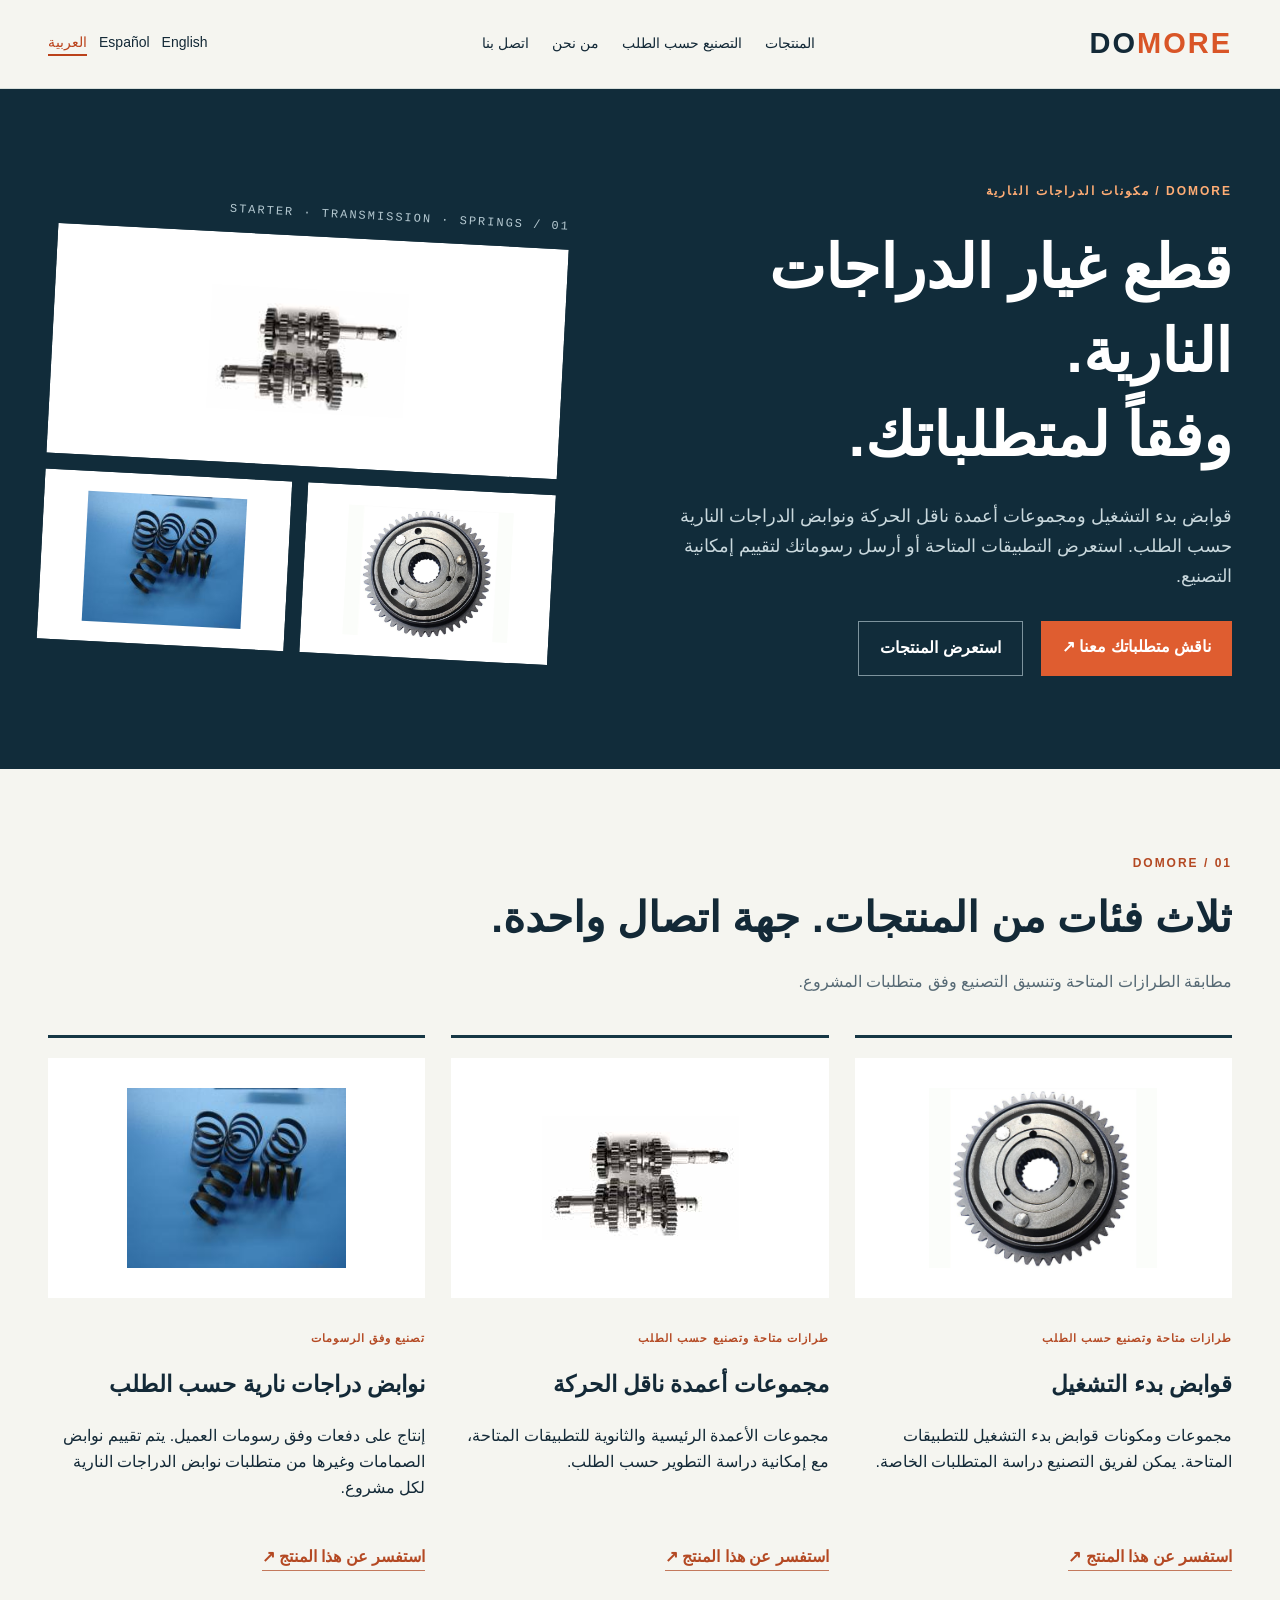
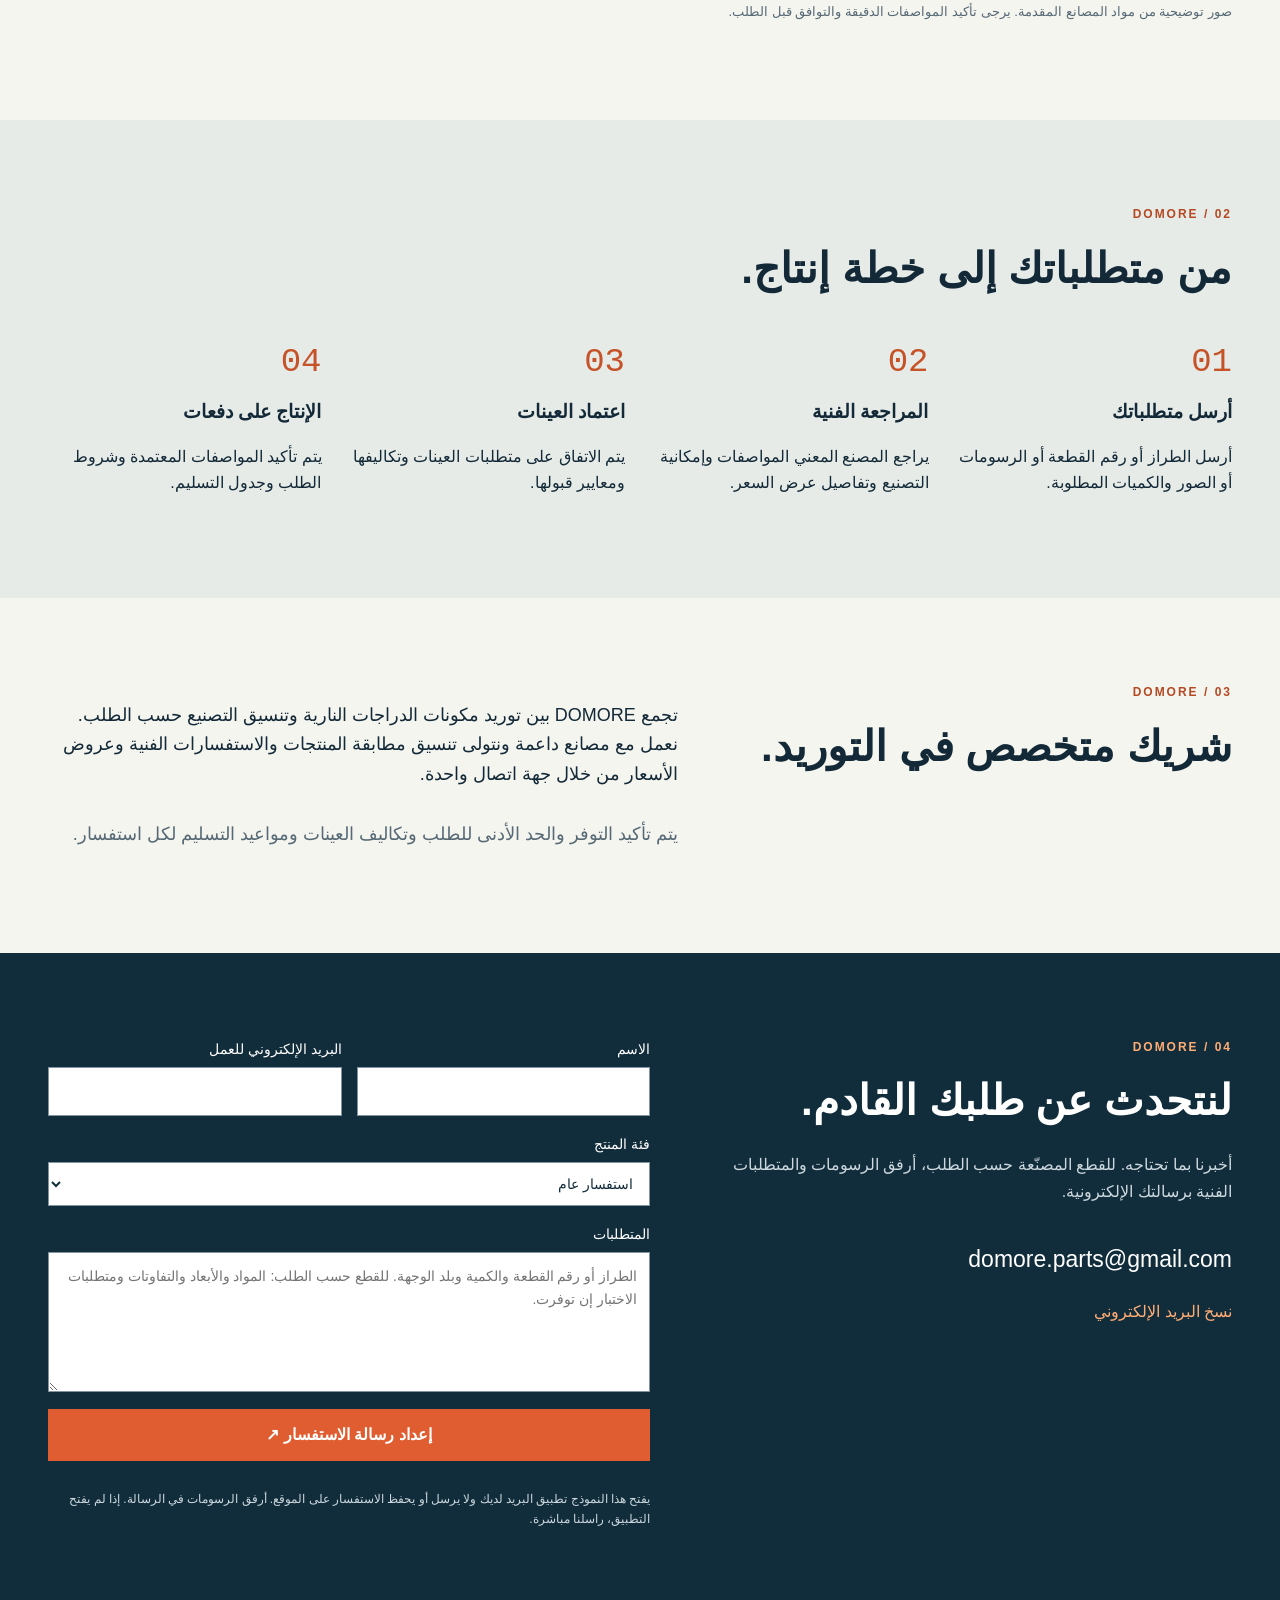
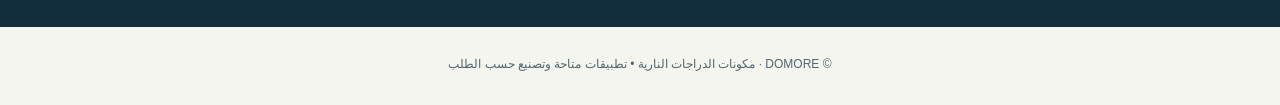
==== ar/index.html @ 561e6e94 "Add files via upload Add DOMORE website" ====
<!doctype html><html lang="ar" dir="rtl"><head><meta charset="utf-8"><meta name="viewport" content="width=device-width,initial-scale=1"><title>DOMORE | مكونات الدراجات النارية • تطبيقات متاحة وتصنيع حسب الطلب</title><meta name="description" content="قوابض بدء التشغيل ومجموعات أعمدة ناقل الحركة ونوابض الدراجات النارية حسب الطلب. استعرض التطبيقات المتاحة أو أرسل رسوماتك لتقييم إمكانية التصنيع."><link rel="stylesheet" href="../assets/style.css?v=3"><link rel="alternate" hreflang="en" href="https://domoreparts.com/en/"><link rel="alternate" hreflang="es" href="https://domoreparts.com/es/"><link rel="alternate" hreflang="ar" href="https://domoreparts.com/ar/"><link rel="canonical" href="https://domoreparts.com/ar/"></head><body><header><div class="bar"><a class="logo" href="#" dir="ltr">DO<span>MORE</span></a><nav><a href="#products">المنتجات</a><a href="#custom">التصنيع حسب الطلب</a><a href="#about">من نحن</a><a href="#contact">اتصل بنا</a></nav><div class="langs"><a href="../en/" lang="en" >English</a><a href="../es/" lang="es" >Español</a><a href="../ar/" lang="ar" aria-current="page">العربية</a></div></div></header><main><section class="hero"><div><div class="eyebrow">DOMORE / مكونات الدراجات النارية</div><h1>قطع غيار الدراجات النارية.<br>وفقاً لمتطلباتك.</h1><p>قوابض بدء التشغيل ومجموعات أعمدة ناقل الحركة ونوابض الدراجات النارية حسب الطلب. استعرض التطبيقات المتاحة أو أرسل رسوماتك لتقييم إمكانية التصنيع.</p><div class="actions"><a class="btn" href="#contact">ناقش متطلباتك معنا ↗</a><a class="btn secondary" href="#products">استعرض المنتجات</a></div></div><div class="hero-art"><div class="art-label">01 / STARTER · TRANSMISSION · SPRINGS</div><img src="../assets/shafts-clean.png?v=3" alt="مجموعات أعمدة ناقل الحركة"><div class="pair"><img src="../assets/clutch-clean.jpg?v=3" alt="قوابض بدء التشغيل"><img src="../assets/spring-0.jpg" alt="نوابض دراجات نارية حسب الطلب"></div></div></section><section id="products"><div class="section-top"><div class="eyebrow" style="color:#b44923">01 / DOMORE</div><h2>ثلاث فئات من المنتجات. جهة اتصال واحدة.</h2><p class="muted">مطابقة الطرازات المتاحة وتنسيق التصنيع وفق متطلبات المشروع.</p></div><div class="cards"><article class="card"><img class="product-img" src="../assets/clutch-clean.jpg?v=3" alt="قوابض بدء التشغيل" loading="lazy"><div class="tag">طرازات متاحة وتصنيع حسب الطلب</div><h3>قوابض بدء التشغيل</h3><p>مجموعات ومكونات قوابض بدء التشغيل للتطبيقات المتاحة. يمكن لفريق التصنيع دراسة المتطلبات الخاصة.</p><a class="textlink" href="#contact" data-product="قوابض بدء التشغيل">استفسر عن هذا المنتج ↗</a></article><article class="card"><img class="product-img" src="../assets/shafts-clean.png?v=3" alt="مجموعات أعمدة ناقل الحركة" loading="lazy"><div class="tag">طرازات متاحة وتصنيع حسب الطلب</div><h3>مجموعات أعمدة ناقل الحركة</h3><p>مجموعات الأعمدة الرئيسية والثانوية للتطبيقات المتاحة، مع إمكانية دراسة التطوير حسب الطلب.</p><a class="textlink" href="#contact" data-product="مجموعات أعمدة ناقل الحركة">استفسر عن هذا المنتج ↗</a></article><article class="card"><img class="product-img" src="../assets/spring-0.jpg" alt="نوابض دراجات نارية حسب الطلب" loading="lazy"><div class="tag">تصنيع وفق الرسومات</div><h3>نوابض دراجات نارية حسب الطلب</h3><p>إنتاج على دفعات وفق رسومات العميل. يتم تقييم نوابض الصمامات وغيرها من متطلبات نوابض الدراجات النارية لكل مشروع.</p><a class="textlink" href="#contact" data-product="نوابض دراجات نارية حسب الطلب">استفسر عن هذا المنتج ↗</a></article></div><p class="note">صور توضيحية من مواد المصانع المقدمة. يرجى تأكيد المواصفات الدقيقة والتوافق قبل الطلب.</p></section><section id="custom" class="process"><div class="section-top"><div class="eyebrow" style="color:#b44923">02 / DOMORE</div><h2>من متطلباتك إلى خطة إنتاج.</h2></div><div class="steps"><article><span class="num">01</span><h3>أرسل متطلباتك</h3><p>أرسل الطراز أو رقم القطعة أو الرسومات أو الصور والكميات المطلوبة.</p></article><article><span class="num">02</span><h3>المراجعة الفنية</h3><p>يراجع المصنع المعني المواصفات وإمكانية التصنيع وتفاصيل عرض السعر.</p></article><article><span class="num">03</span><h3>اعتماد العينات</h3><p>يتم الاتفاق على متطلبات العينات وتكاليفها ومعايير قبولها.</p></article><article><span class="num">04</span><h3>الإنتاج على دفعات</h3><p>يتم تأكيد المواصفات المعتمدة وشروط الطلب وجدول التسليم.</p></article></div></section><section id="about" class="about"><div><div class="eyebrow" style="color:#b44923">03 / DOMORE</div><h2>شريك متخصص في التوريد.</h2></div><div><p>تجمع DOMORE بين توريد مكونات الدراجات النارية وتنسيق التصنيع حسب الطلب. نعمل مع مصانع داعمة ونتولى تنسيق مطابقة المنتجات والاستفسارات الفنية وعروض الأسعار من خلال جهة اتصال واحدة.</p><p class="note">يتم تأكيد التوفر والحد الأدنى للطلب وتكاليف العينات ومواعيد التسليم لكل استفسار.</p></div></section><section id="contact" class="contact"><div><div class="eyebrow">04 / DOMORE</div><h2>لنتحدث عن طلبك القادم.</h2><p>أخبرنا بما تحتاجه. للقطع المصنّعة حسب الطلب، أرفق الرسومات والمتطلبات الفنية برسالتك الإلكترونية.</p><a class="email" href="mailto:domore.parts@gmail.com">domore.parts@gmail.com</a><button class="copy" data-done="تم نسخ البريد الإلكتروني">نسخ البريد الإلكتروني</button><p id="status" role="status"></p></div><form><div class="two"><label>الاسم<input name="name" autocomplete="name" required maxlength="120"></label><label>البريد الإلكتروني للعمل<input name="email" type="email" autocomplete="email" required></label></div><label>فئة المنتج<select name="product"><option>استفسار عام</option><option>قوابض بدء التشغيل</option><option>مجموعات أعمدة ناقل الحركة</option><option>نوابض دراجات نارية حسب الطلب</option></select></label><label>المتطلبات<textarea name="message" required maxlength="4000" placeholder="الطراز أو رقم القطعة والكمية وبلد الوجهة. للقطع حسب الطلب: المواد والأبعاد والتفاوتات ومتطلبات الاختبار إن توفرت."></textarea></label><button class="btn" type="submit">إعداد رسالة الاستفسار ↗</button><p class="formnote">يفتح هذا النموذج تطبيق البريد لديك ولا يرسل أو يحفظ الاستفسار على الموقع. أرفق الرسومات في الرسالة. إذا لم يفتح التطبيق، راسلنا مباشرة.</p></form></section></main><footer>© DOMORE · مكونات الدراجات النارية • تطبيقات متاحة وتصنيع حسب الطلب</footer><script src="../assets/app.js"></script></body></html>
---- assets/style.css ----
*{box-sizing:border-box}html{scroll-behavior:smooth;scroll-padding-top:100px}body{margin:0;color:#132937;background:#f5f5f0;font:16px/1.65 Arial,sans-serif}a{color:inherit;text-decoration:none}button,input,select,textarea{font:inherit}header{position:sticky;top:0;z-index:4;background:#f5f5f0f5;border-bottom:1px solid #d7dedb}.bar{max-width:1240px;margin:auto;display:flex;align-items:center;justify-content:space-between;padding:20px 28px;gap:24px}.logo{font-size:29px;font-weight:900;letter-spacing:2px}.logo span{color:#d95527}nav,.langs{display:flex;gap:23px;font-size:14px}.langs{gap:12px}.langs a[aria-current]{color:#bb421b;border-bottom:2px solid}main>section{padding:85px max(28px,calc((100vw - 1184px)/2))}.hero{background:#112c3a;color:white;display:grid;grid-template-columns:1.2fr 1fr;gap:60px;align-items:center;min-height:680px;overflow:hidden}.eyebrow{font-size:12px;letter-spacing:2px;color:#ffad75;font-weight:bold}h1{font-size:clamp(40px,4.7vw,68px);line-height:1.06;letter-spacing:-2px;margin:24px 0}h2{font-size:clamp(28px,3.3vw,43px);line-height:1.15;letter-spacing:-1px;margin:14px 0 22px}h3{line-height:1.3;font-size:23px}.hero p{color:#c9d8dd;max-width:590px;font-size:18px}.actions{display:flex;gap:18px;flex-wrap:wrap;margin-top:30px}.btn{display:inline-block;padding:13px 21px;background:#df5d30;color:white;border:0;cursor:pointer;font-weight:bold}.secondary{background:transparent;border:1px solid #7d939d}.hero-art{display:grid;gap:16px;transform:rotate(-3deg)}.hero-art img{width:100%;height:230px;object-fit:contain;background:white;padding:20px}.hero-art .pair{display:grid;grid-template-columns:1fr 1fr;gap:16px}.hero-art .pair img{height:170px}.art-label{font:12px monospace;color:#b5c9d1;letter-spacing:2px}.section-top{max-width:750px}.muted,.note{color:#566974}.cards{display:grid;grid-template-columns:repeat(3,1fr);gap:26px;margin-top:40px}.card{border-top:3px solid #163745}.product-img{width:100%;height:240px;object-fit:contain;background:white;padding:30px;margin-top:20px}.tag{font-size:11px;font-weight:bold;letter-spacing:1px;color:#b44923;margin-top:22px}.card p{min-height:105px}.textlink{font-weight:bold;color:#b44923;border-bottom:1px solid #c3795d;display:inline-block}.note{font-size:13px;margin-top:30px}.process{background:#e6ebe8}.steps{display:grid;grid-template-columns:repeat(4,1fr);gap:30px;margin-top:45px}.num{font:34px monospace;color:#c65228}.steps h3{font-size:19px}.about{display:grid;grid-template-columns:1fr 1.3fr;gap:70px}.about p{font-size:18px}.contact{background:#112c3a;color:white;display:grid;grid-template-columns:1fr 1.2fr;gap:80px}.contact p{color:#ccd8de}.email{font-size:clamp(17px,2vw,23px);display:inline-block;margin:20px 0;direction:ltr}.copy{display:block;background:none;color:#ffad75;border:0;padding:0;cursor:pointer}form{display:grid;gap:17px}label{display:grid;gap:6px;font-size:14px}input,select,textarea{width:100%;padding:12px;border:1px solid #80939e;background:#fff;color:#142e3b;border-radius:0}textarea{min-height:140px;resize:vertical}.formnote{font-size:12px}.two{display:grid;grid-template-columns:1fr 1fr;gap:15px}footer{padding:28px;text-align:center;font-size:12px;color:#526670}a:focus-visible,button:focus-visible{outline:3px solid #f09853;outline-offset:5px}[dir=rtl] h1,[dir=rtl] h2{letter-spacing:0;line-height:1.4}[dir=rtl] .hero-art{transform:rotate(3deg)}@media(max-width:900px){nav{display:none}.hero,.about,.contact{grid-template-columns:1fr;gap:35px}.hero{padding-top:50px}.hero-art{max-width:550px}.cards{grid-template-columns:1fr}.card p{min-height:0}.steps{grid-template-columns:1fr 1fr}main>section{padding:55px 24px}.bar{padding:16px 20px}.langs{font-size:12px;gap:10px}.product-img{height:250px}}@media(prefers-reduced-motion:reduce){html{scroll-behavior:auto}}
/* Keep low-resolution originals at a restrained display size. */
img[src*="shafts-clean"]{object-fit:scale-down}img[src*="spring-0"]{object-fit:scale-down}
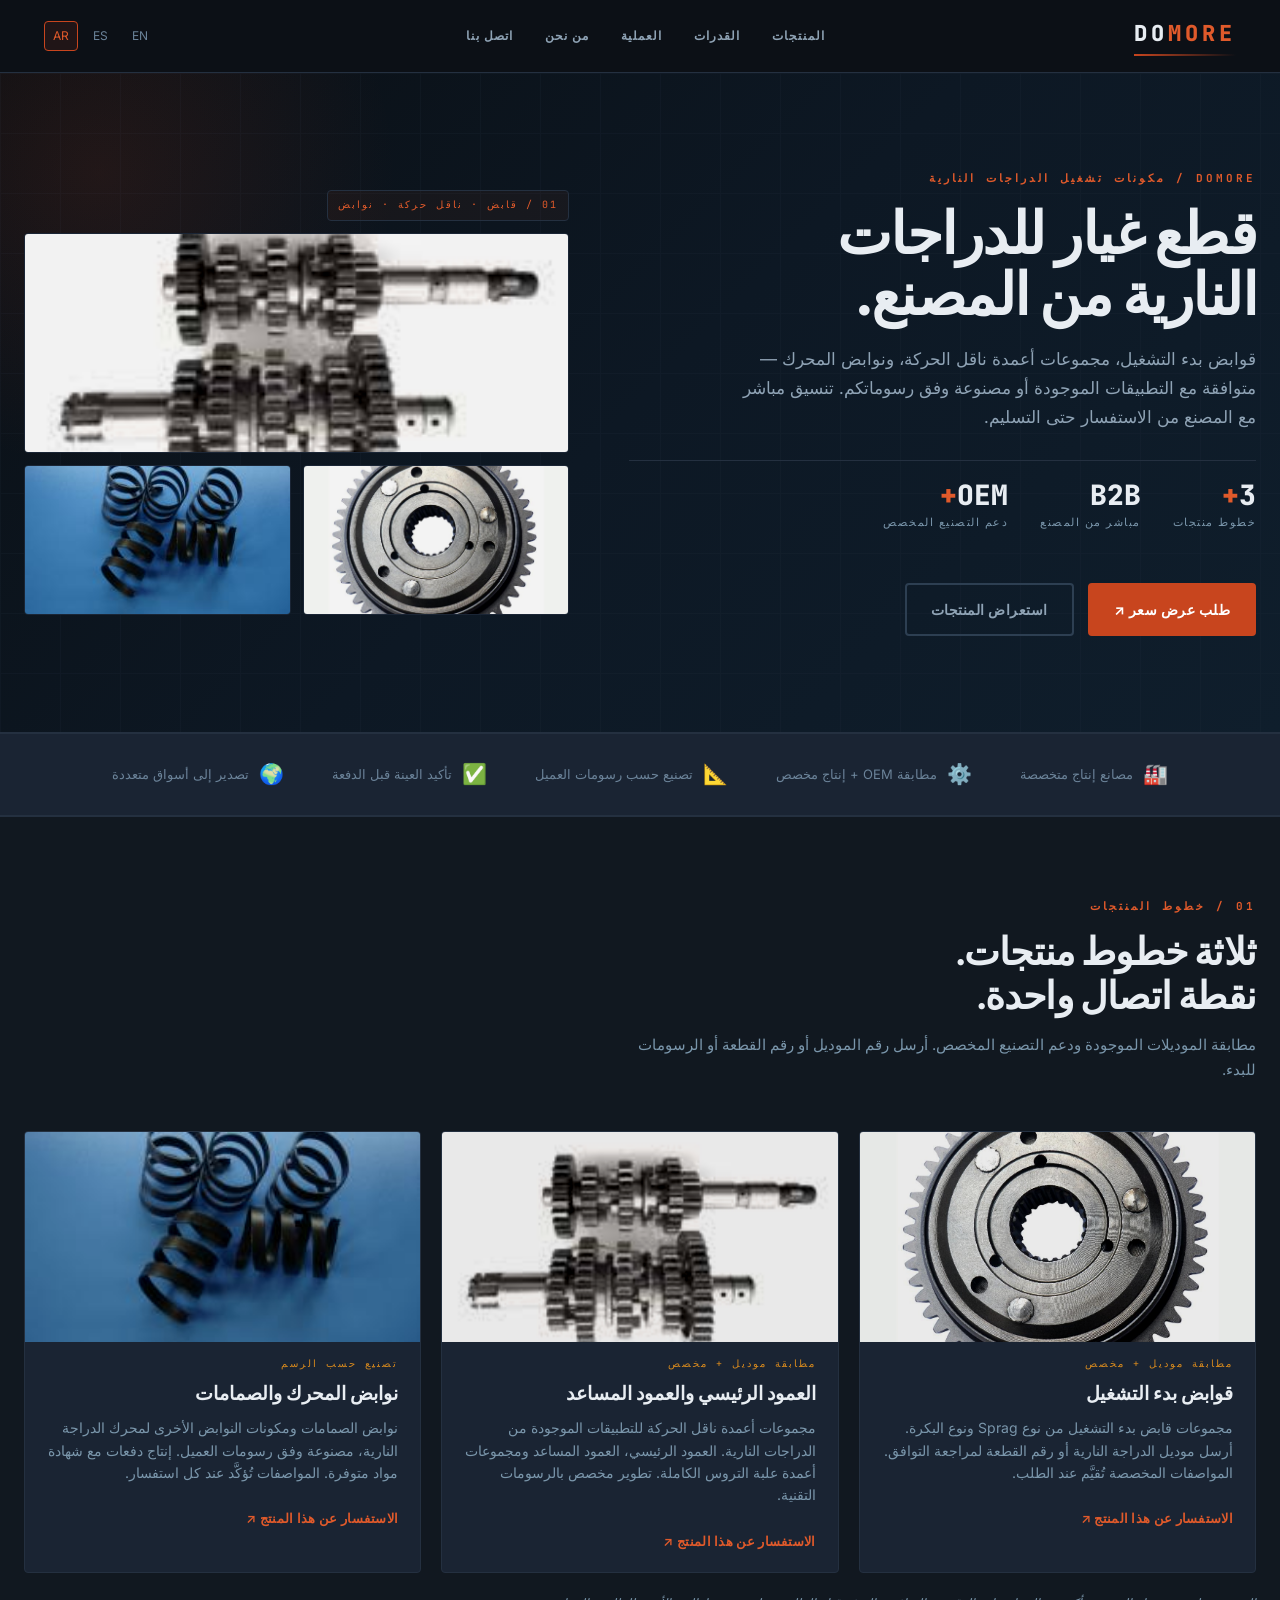
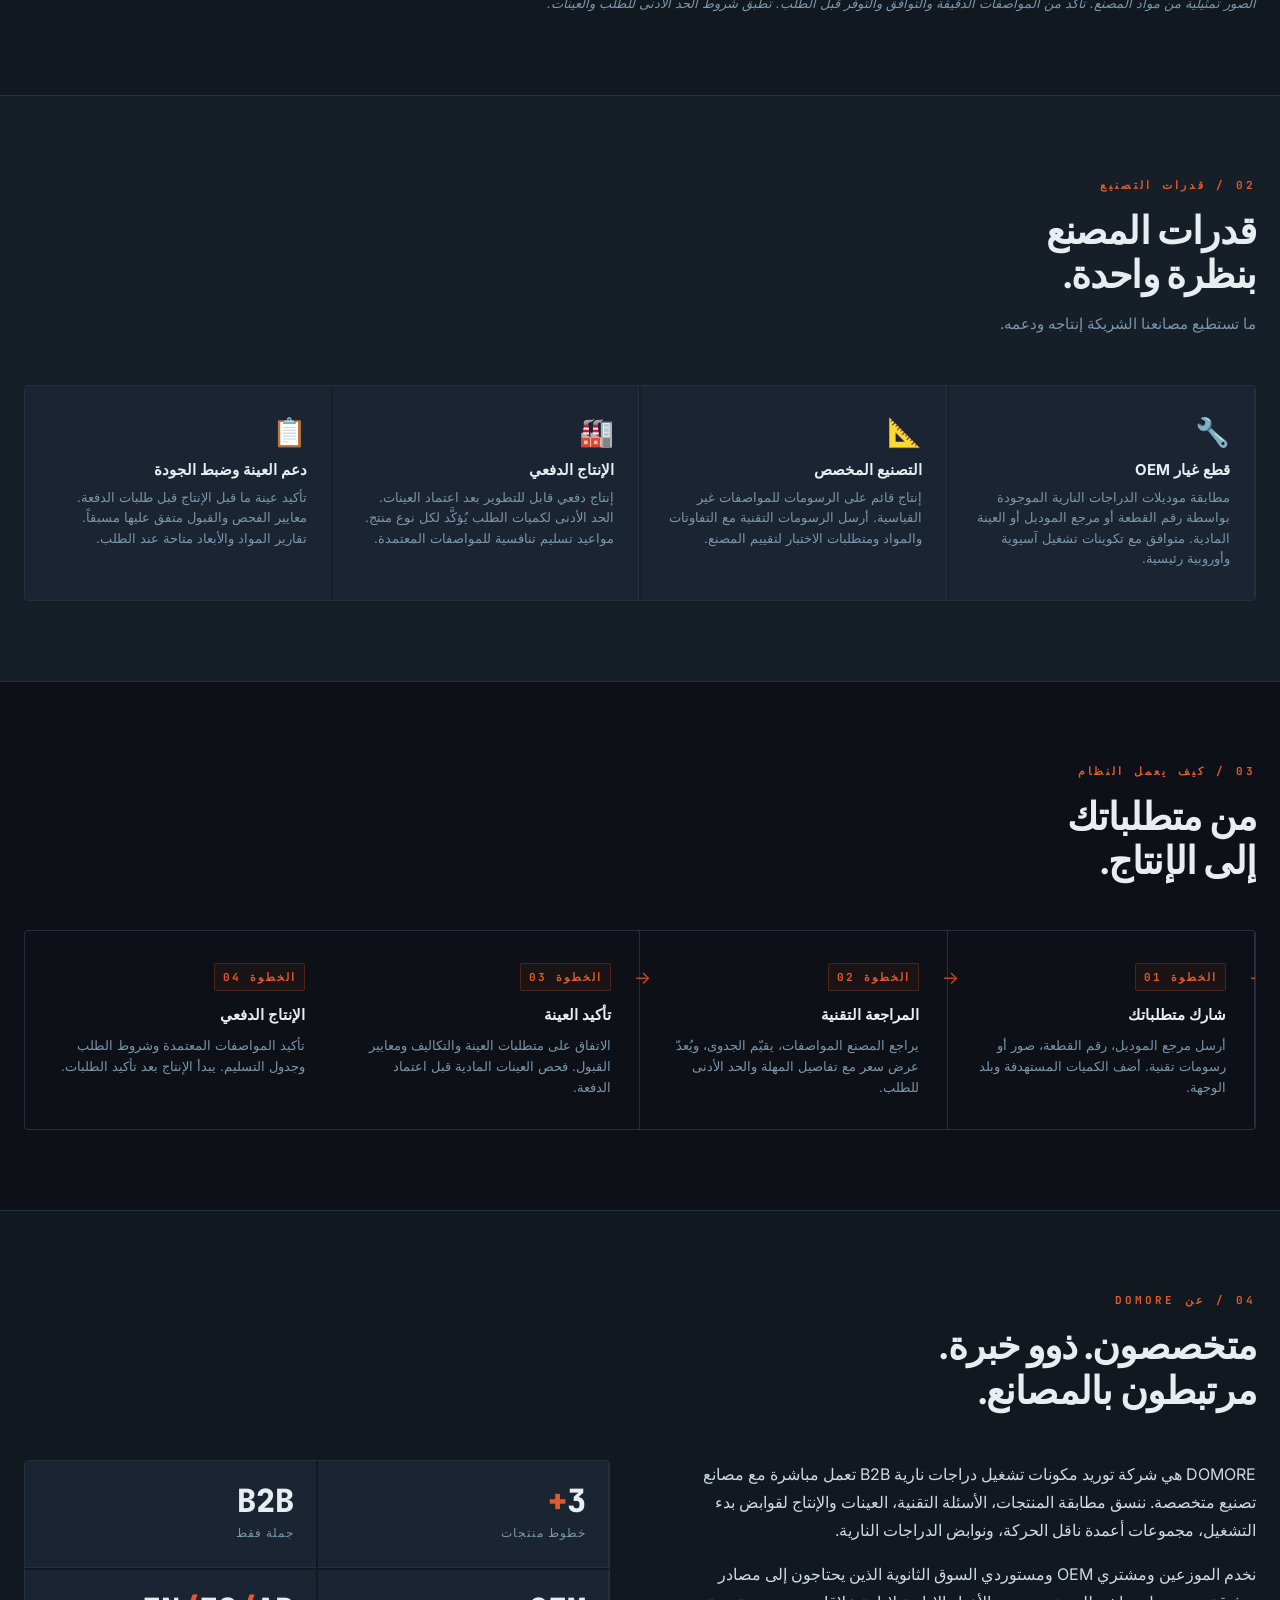
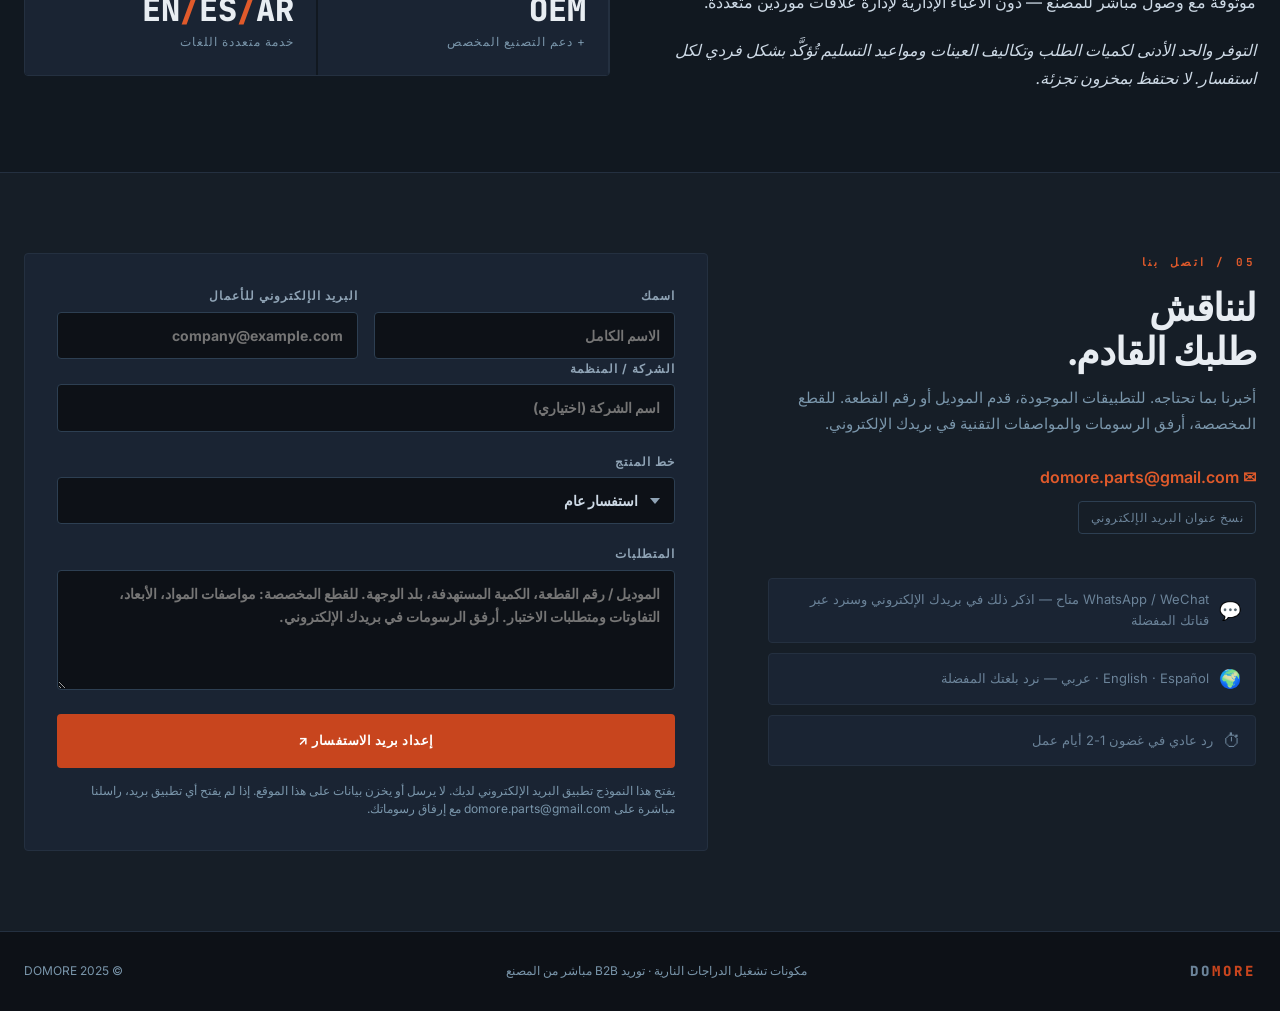
==== commit 6c4342b6: "Add files via upload new design" ====
--- a/ar/index.html
+++ b/ar/index.html
@@ -1 +1,327 @@
-<!doctype html><html lang="ar" dir="rtl"><head><meta charset="utf-8"><meta name="viewport" content="width=device-width,initial-scale=1"><title>DOMORE | مكونات الدراجات النارية • تطبيقات متاحة وتصنيع حسب الطلب</title><meta name="description" content="قوابض بدء التشغيل ومجموعات أعمدة ناقل الحركة ونوابض الدراجات النارية حسب الطلب. استعرض التطبيقات المتاحة أو أرسل رسوماتك لتقييم إمكانية التصنيع."><link rel="stylesheet" href="../assets/style.css?v=3"><link rel="alternate" hreflang="en" href="https://domoreparts.com/en/"><link rel="alternate" hreflang="es" href="https://domoreparts.com/es/"><link rel="alternate" hreflang="ar" href="https://domoreparts.com/ar/"><link rel="canonical" href="https://domoreparts.com/ar/"></head><body><header><div class="bar"><a class="logo" href="#" dir="ltr">DO<span>MORE</span></a><nav><a href="#products">المنتجات</a><a href="#custom">التصنيع حسب الطلب</a><a href="#about">من نحن</a><a href="#contact">اتصل بنا</a></nav><div class="langs"><a href="../en/" lang="en" >English</a><a href="../es/" lang="es" >Español</a><a href="../ar/" lang="ar" aria-current="page">العربية</a></div></div></header><main><section class="hero"><div><div class="eyebrow">DOMORE / مكونات الدراجات النارية</div><h1>قطع غيار الدراجات النارية.<br>وفقاً لمتطلباتك.</h1><p>قوابض بدء التشغيل ومجموعات أعمدة ناقل الحركة ونوابض الدراجات النارية حسب الطلب. استعرض التطبيقات المتاحة أو أرسل رسوماتك لتقييم إمكانية التصنيع.</p><div class="actions"><a class="btn" href="#contact">ناقش متطلباتك معنا ↗</a><a class="btn secondary" href="#products">استعرض المنتجات</a></div></div><div class="hero-art"><div class="art-label">01 / STARTER · TRANSMISSION · SPRINGS</div><img src="../assets/shafts-clean.png?v=3" alt="مجموعات أعمدة ناقل الحركة"><div class="pair"><img src="../assets/clutch-clean.jpg?v=3" alt="قوابض بدء التشغيل"><img src="../assets/spring-0.jpg" alt="نوابض دراجات نارية حسب الطلب"></div></div></section><section id="products"><div class="section-top"><div class="eyebrow" style="color:#b44923">01 / DOMORE</div><h2>ثلاث فئات من المنتجات. جهة اتصال واحدة.</h2><p class="muted">مطابقة الطرازات المتاحة وتنسيق التصنيع وفق متطلبات المشروع.</p></div><div class="cards"><article class="card"><img class="product-img" src="../assets/clutch-clean.jpg?v=3" alt="قوابض بدء التشغيل" loading="lazy"><div class="tag">طرازات متاحة وتصنيع حسب الطلب</div><h3>قوابض بدء التشغيل</h3><p>مجموعات ومكونات قوابض بدء التشغيل للتطبيقات المتاحة. يمكن لفريق التصنيع دراسة المتطلبات الخاصة.</p><a class="textlink" href="#contact" data-product="قوابض بدء التشغيل">استفسر عن هذا المنتج ↗</a></article><article class="card"><img class="product-img" src="../assets/shafts-clean.png?v=3" alt="مجموعات أعمدة ناقل الحركة" loading="lazy"><div class="tag">طرازات متاحة وتصنيع حسب الطلب</div><h3>مجموعات أعمدة ناقل الحركة</h3><p>مجموعات الأعمدة الرئيسية والثانوية للتطبيقات المتاحة، مع إمكانية دراسة التطوير حسب الطلب.</p><a class="textlink" href="#contact" data-product="مجموعات أعمدة ناقل الحركة">استفسر عن هذا المنتج ↗</a></article><article class="card"><img class="product-img" src="../assets/spring-0.jpg" alt="نوابض دراجات نارية حسب الطلب" loading="lazy"><div class="tag">تصنيع وفق الرسومات</div><h3>نوابض دراجات نارية حسب الطلب</h3><p>إنتاج على دفعات وفق رسومات العميل. يتم تقييم نوابض الصمامات وغيرها من متطلبات نوابض الدراجات النارية لكل مشروع.</p><a class="textlink" href="#contact" data-product="نوابض دراجات نارية حسب الطلب">استفسر عن هذا المنتج ↗</a></article></div><p class="note">صور توضيحية من مواد المصانع المقدمة. يرجى تأكيد المواصفات الدقيقة والتوافق قبل الطلب.</p></section><section id="custom" class="process"><div class="section-top"><div class="eyebrow" style="color:#b44923">02 / DOMORE</div><h2>من متطلباتك إلى خطة إنتاج.</h2></div><div class="steps"><article><span class="num">01</span><h3>أرسل متطلباتك</h3><p>أرسل الطراز أو رقم القطعة أو الرسومات أو الصور والكميات المطلوبة.</p></article><article><span class="num">02</span><h3>المراجعة الفنية</h3><p>يراجع المصنع المعني المواصفات وإمكانية التصنيع وتفاصيل عرض السعر.</p></article><article><span class="num">03</span><h3>اعتماد العينات</h3><p>يتم الاتفاق على متطلبات العينات وتكاليفها ومعايير قبولها.</p></article><article><span class="num">04</span><h3>الإنتاج على دفعات</h3><p>يتم تأكيد المواصفات المعتمدة وشروط الطلب وجدول التسليم.</p></article></div></section><section id="about" class="about"><div><div class="eyebrow" style="color:#b44923">03 / DOMORE</div><h2>شريك متخصص في التوريد.</h2></div><div><p>تجمع DOMORE بين توريد مكونات الدراجات النارية وتنسيق التصنيع حسب الطلب. نعمل مع مصانع داعمة ونتولى تنسيق مطابقة المنتجات والاستفسارات الفنية وعروض الأسعار من خلال جهة اتصال واحدة.</p><p class="note">يتم تأكيد التوفر والحد الأدنى للطلب وتكاليف العينات ومواعيد التسليم لكل استفسار.</p></div></section><section id="contact" class="contact"><div><div class="eyebrow">04 / DOMORE</div><h2>لنتحدث عن طلبك القادم.</h2><p>أخبرنا بما تحتاجه. للقطع المصنّعة حسب الطلب، أرفق الرسومات والمتطلبات الفنية برسالتك الإلكترونية.</p><a class="email" href="mailto:domore.parts@gmail.com">domore.parts@gmail.com</a><button class="copy" data-done="تم نسخ البريد الإلكتروني">نسخ البريد الإلكتروني</button><p id="status" role="status"></p></div><form><div class="two"><label>الاسم<input name="name" autocomplete="name" required maxlength="120"></label><label>البريد الإلكتروني للعمل<input name="email" type="email" autocomplete="email" required></label></div><label>فئة المنتج<select name="product"><option>استفسار عام</option><option>قوابض بدء التشغيل</option><option>مجموعات أعمدة ناقل الحركة</option><option>نوابض دراجات نارية حسب الطلب</option></select></label><label>المتطلبات<textarea name="message" required maxlength="4000" placeholder="الطراز أو رقم القطعة والكمية وبلد الوجهة. للقطع حسب الطلب: المواد والأبعاد والتفاوتات ومتطلبات الاختبار إن توفرت."></textarea></label><button class="btn" type="submit">إعداد رسالة الاستفسار ↗</button><p class="formnote">يفتح هذا النموذج تطبيق البريد لديك ولا يرسل أو يحفظ الاستفسار على الموقع. أرفق الرسومات في الرسالة. إذا لم يفتح التطبيق، راسلنا مباشرة.</p></form></section></main><footer>© DOMORE · مكونات الدراجات النارية • تطبيقات متاحة وتصنيع حسب الطلب</footer><script src="../assets/app.js"></script></body></html>+<!doctype html>
+<html lang="ar" dir="rtl">
+<head>
+<meta charset="utf-8">
+<meta name="viewport" content="width=device-width,initial-scale=1">
+<title>DOMORE | مكونات تشغيل الدراجات النارية — قوابض بدء التشغيل، أعمدة ناقل الحركة، نوابض المحرك</title>
+<meta name="description" content="مكونات تشغيل الدراجات النارية مباشرة من المصنع: قوابض بدء التشغيل، مجموعات أعمدة ناقل الحركة، نوابض الصمامات. تطبيقات موجودة وتصنيع حسب الطلب. استفسارات B2B.">
+<link rel="stylesheet" href="../assets/style.css?v=4">
+<link rel="preconnect" href="https://fonts.googleapis.com">
+<link rel="preconnect" href="https://fonts.gstatic.com" crossorigin>
+<link href="https://fonts.googleapis.com/css2?family=Inter:wght@400;500;600;700;800&family=JetBrains+Mono:wght@700&display=swap" rel="stylesheet">
+<link rel="alternate" hreflang="en" href="https://domoreparts.com/en/">
+<link rel="alternate" hreflang="es" href="https://domoreparts.com/es/">
+<link rel="alternate" hreflang="ar" href="https://domoreparts.com/ar/">
+<link rel="canonical" href="https://domoreparts.com/ar/">
+</head>
+<body>
+
+<!-- ═══ HEADER ═══════════════════════════════════════════════════════════ -->
+<header>
+  <div class="bar">
+    <a class="logo" href="#" dir="ltr">DO<span>MORE</span></a>
+
+    <button class="nav-toggle" id="navToggle" aria-label="فتح القائمة" aria-expanded="false">
+      ☰
+    </button>
+
+    <nav id="mainNav">
+      <a href="#products">المنتجات</a>
+      <a href="#capabilities">القدرات</a>
+      <a href="#process">العملية</a>
+      <a href="#about">من نحن</a>
+      <a href="#contact">اتصل بنا</a>
+    </nav>
+
+    <div class="langs">
+      <a href="../en/" lang="en">EN</a>
+      <a href="../es/" lang="es">ES</a>
+      <a href="../ar/" lang="ar" aria-current="page">AR</a>
+    </div>
+  </div>
+</header>
+
+<!-- ═══ MAIN ══════════════════════════════════════════════════════════════ -->
+<main>
+
+  <!-- ── HERO ──────────────────────────────────────────────────────────── -->
+  <section class="hero">
+    <div>
+      <div class="eyebrow">DOMORE / مكونات تشغيل الدراجات النارية</div>
+      <h1>قطع غيار للدراجات<br>النارية من المصنع.</h1>
+      <p>قوابض بدء التشغيل، مجموعات أعمدة ناقل الحركة، ونوابض المحرك — متوافقة مع التطبيقات الموجودة أو مصنوعة وفق رسوماتكم. تنسيق مباشر مع المصنع من الاستفسار حتى التسليم.</p>
+
+      <div class="hero-stats">
+        <div class="stat">
+          <div class="stat-num">3<span>+</span></div>
+          <div class="stat-label">خطوط منتجات</div>
+        </div>
+        <div class="stat">
+          <div class="stat-num">B2B</div>
+          <div class="stat-label">مباشر من المصنع</div>
+        </div>
+        <div class="stat">
+          <div class="stat-num">OEM<span>+</span></div>
+          <div class="stat-label">دعم التصنيع المخصص</div>
+        </div>
+      </div>
+
+      <div class="actions">
+        <a class="btn" href="#contact">طلب عرض سعر ↗</a>
+        <a class="btn secondary" href="#products">استعراض المنتجات</a>
+      </div>
+    </div>
+
+    <div class="hero-art">
+      <div class="art-label">01 / قابض · ناقل حركة · نوابض</div>
+      <img src="../assets/shafts-clean.png?v=3" alt="مجموعات أعمدة ناقل الحركة للدراجات النارية">
+      <div class="pair">
+        <img src="../assets/clutch-clean.jpg?v=3" alt="قابض بدء تشغيل للدراجة النارية">
+        <img src="../assets/spring-0.jpg" alt="نوابض صمامات محرك مخصصة">
+      </div>
+    </div>
+  </section>
+
+  <!-- ── TRUST BAR ──────────────────────────────────────────────────────── -->
+  <section class="trust-bar">
+    <div class="trust-items">
+      <div class="trust-item">
+        <span class="trust-icon">🏭</span>
+        <span>مصانع إنتاج متخصصة</span>
+      </div>
+      <div class="trust-item">
+        <span class="trust-icon">⚙️</span>
+        <span>مطابقة OEM + إنتاج مخصص</span>
+      </div>
+      <div class="trust-item">
+        <span class="trust-icon">📐</span>
+        <span>تصنيع حسب رسومات العميل</span>
+      </div>
+      <div class="trust-item">
+        <span class="trust-icon">✅</span>
+        <span>تأكيد العينة قبل الدفعة</span>
+      </div>
+      <div class="trust-item">
+        <span class="trust-icon">🌍</span>
+        <span>تصدير إلى أسواق متعددة</span>
+      </div>
+    </div>
+  </section>
+
+  <!-- ── PRODUCTS ───────────────────────────────────────────────────────── -->
+  <section id="products">
+    <div class="section-top">
+      <div class="eyebrow">01 / خطوط المنتجات</div>
+      <h2>ثلاثة خطوط منتجات.<br>نقطة اتصال واحدة.</h2>
+      <p class="muted">مطابقة الموديلات الموجودة ودعم التصنيع المخصص. أرسل رقم الموديل أو رقم القطعة أو الرسومات للبدء.</p>
+    </div>
+
+    <div class="cards">
+
+      <article class="card">
+        <img class="product-img" src="../assets/clutch-clean.jpg?v=3" alt="قابض بدء تشغيل للدراجة النارية" loading="lazy">
+        <div class="tag">مطابقة موديل + مخصص</div>
+        <h3>قوابض بدء التشغيل</h3>
+        <p>مجموعات قابض بدء التشغيل من نوع Sprag ونوع البكرة. أرسل موديل الدراجة النارية أو رقم القطعة لمراجعة التوافق. المواصفات المخصصة تُقيَّم عند الطلب.</p>
+        <a class="textlink" href="#contact" data-product="Starter clutches">الاستفسار عن هذا المنتج ↗</a>
+      </article>
+
+      <article class="card">
+        <img class="product-img" src="../assets/shafts-clean.png?v=3" alt="مجموعة أعمدة ناقل الحركة للدراجة النارية" loading="lazy">
+        <div class="tag">مطابقة موديل + مخصص</div>
+        <h3>العمود الرئيسي والعمود المساعد</h3>
+        <p>مجموعات أعمدة ناقل الحركة للتطبيقات الموجودة من الدراجات النارية. العمود الرئيسي، العمود المساعد ومجموعات أعمدة علبة التروس الكاملة. تطوير مخصص بالرسومات التقنية.</p>
+        <a class="textlink" href="#contact" data-product="Transmission shaft assemblies">الاستفسار عن هذا المنتج ↗</a>
+      </article>
+
+      <article class="card">
+        <img class="product-img" src="../assets/spring-0.jpg" alt="نوابض صمامات محرك الدراجة النارية" loading="lazy">
+        <div class="tag">تصنيع حسب الرسم</div>
+        <h3>نوابض المحرك والصمامات</h3>
+        <p>نوابض الصمامات ومكونات النوابض الأخرى لمحرك الدراجة النارية، مصنوعة وفق رسومات العميل. إنتاج دفعات مع شهادة مواد متوفرة. المواصفات تُؤكَّد عند كل استفسار.</p>
+        <a class="textlink" href="#contact" data-product="Custom motorcycle springs">الاستفسار عن هذا المنتج ↗</a>
+      </article>
+
+    </div>
+    <p class="note">الصور تمثيلية من مواد المصنع. تأكد من المواصفات الدقيقة والتوافق والتوفر قبل الطلب. تطبق شروط الحد الأدنى للطلب والعينات.</p>
+  </section>
+
+  <!-- ── CAPABILITIES ───────────────────────────────────────────────────── -->
+  <section id="capabilities" class="capabilities">
+    <div class="section-top">
+      <div class="eyebrow">02 / قدرات التصنيع</div>
+      <h2>قدرات المصنع<br>بنظرة واحدة.</h2>
+      <p class="muted">ما تستطيع مصانعنا الشريكة إنتاجه ودعمه.</p>
+    </div>
+
+    <div class="cap-grid">
+      <div class="cap-item">
+        <div class="cap-icon">🔧</div>
+        <h3>قطع غيار OEM</h3>
+        <p>مطابقة موديلات الدراجات النارية الموجودة بواسطة رقم القطعة أو مرجع الموديل أو العينة المادية. متوافق مع تكوينات تشغيل آسيوية وأوروبية رئيسية.</p>
+      </div>
+      <div class="cap-item">
+        <div class="cap-icon">📐</div>
+        <h3>التصنيع المخصص</h3>
+        <p>إنتاج قائم على الرسومات للمواصفات غير القياسية. أرسل الرسومات التقنية مع التفاوتات والمواد ومتطلبات الاختبار لتقييم المصنع.</p>
+      </div>
+      <div class="cap-item">
+        <div class="cap-icon">🏭</div>
+        <h3>الإنتاج الدفعي</h3>
+        <p>إنتاج دفعي قابل للتطوير بعد اعتماد العينات. الحد الأدنى لكميات الطلب يُؤكَّد لكل نوع منتج. مواعيد تسليم تنافسية للمواصفات المعتمدة.</p>
+      </div>
+      <div class="cap-item">
+        <div class="cap-icon">📋</div>
+        <h3>دعم العينة وضبط الجودة</h3>
+        <p>تأكيد عينة ما قبل الإنتاج قبل طلبات الدفعة. معايير الفحص والقبول متفق عليها مسبقاً. تقارير المواد والأبعاد متاحة عند الطلب.</p>
+      </div>
+    </div>
+  </section>
+
+  <!-- ── PROCESS ────────────────────────────────────────────────────────── -->
+  <section id="process" class="process">
+    <div class="section-top">
+      <div class="eyebrow">03 / كيف يعمل النظام</div>
+      <h2>من متطلباتك<br>إلى الإنتاج.</h2>
+    </div>
+
+    <div class="steps">
+      <article>
+        <span class="num">الخطوة 01</span>
+        <h3>شارك متطلباتك</h3>
+        <p>أرسل مرجع الموديل، رقم القطعة، صور أو رسومات تقنية. أضف الكميات المستهدفة وبلد الوجهة.</p>
+      </article>
+      <article>
+        <span class="num">الخطوة 02</span>
+        <h3>المراجعة التقنية</h3>
+        <p>يراجع المصنع المواصفات، يقيّم الجدوى، ويُعدّ عرض سعر مع تفاصيل المهلة والحد الأدنى للطلب.</p>
+      </article>
+      <article>
+        <span class="num">الخطوة 03</span>
+        <h3>تأكيد العينة</h3>
+        <p>الاتفاق على متطلبات العينة والتكاليف ومعايير القبول. فحص العينات المادية قبل اعتماد الدفعة.</p>
+      </article>
+      <article>
+        <span class="num">الخطوة 04</span>
+        <h3>الإنتاج الدفعي</h3>
+        <p>تأكيد المواصفات المعتمدة وشروط الطلب وجدول التسليم. يبدأ الإنتاج بعد تأكيد الطلبات.</p>
+      </article>
+    </div>
+  </section>
+
+  <!-- ── ABOUT ──────────────────────────────────────────────────────────── -->
+  <section id="about" class="about">
+    <div class="section-top">
+      <div class="eyebrow">04 / عن DOMORE</div>
+      <h2>متخصصون. ذوو خبرة.<br>مرتبطون بالمصانع.</h2>
+    </div>
+
+    <div class="about-grid">
+      <div>
+        <p>DOMORE هي شركة توريد مكونات تشغيل دراجات نارية B2B تعمل مباشرة مع مصانع تصنيع متخصصة. ننسق مطابقة المنتجات، الأسئلة التقنية، العينات والإنتاج لقوابض بدء التشغيل، مجموعات أعمدة ناقل الحركة، ونوابض الدراجات النارية.</p>
+        <p>نخدم الموزعين ومشتري OEM ومستوردي السوق الثانوية الذين يحتاجون إلى مصادر موثوقة مع وصول مباشر للمصنع — دون الأعباء الإدارية لإدارة علاقات موردين متعددة.</p>
+        <p class="note">التوفر والحد الأدنى لكميات الطلب وتكاليف العينات ومواعيد التسليم تُؤكَّد بشكل فردي لكل استفسار. لا نحتفظ بمخزون تجزئة.</p>
+      </div>
+
+      <div class="about-facts">
+        <div class="fact">
+          <div class="fact-num">3<em>+</em></div>
+          <div class="fact-label">خطوط منتجات</div>
+        </div>
+        <div class="fact">
+          <div class="fact-num">B2B</div>
+          <div class="fact-label">جملة فقط</div>
+        </div>
+        <div class="fact">
+          <div class="fact-num">OEM</div>
+          <div class="fact-label">+ دعم التصنيع المخصص</div>
+        </div>
+        <div class="fact">
+          <div class="fact-num">EN<em>/</em>ES<em>/</em>AR</div>
+          <div class="fact-label">خدمة متعددة اللغات</div>
+        </div>
+      </div>
+    </div>
+  </section>
+
+  <!-- ── CONTACT ────────────────────────────────────────────────────────── -->
+  <section id="contact" class="contact">
+    <div class="contact-wrap">
+
+      <div class="contact-info">
+        <div class="eyebrow">05 / اتصل بنا</div>
+        <h2>لنناقش<br>طلبك القادم.</h2>
+        <p>أخبرنا بما تحتاجه. للتطبيقات الموجودة، قدم الموديل أو رقم القطعة. للقطع المخصصة، أرفق الرسومات والمواصفات التقنية في بريدك الإلكتروني.</p>
+
+        <div class="email-block">
+          <a class="email" href="mailto:domore.parts@gmail.com">
+            ✉ domore.parts@gmail.com
+          </a>
+          <button class="copy" data-done="تم نسخ عنوان البريد الإلكتروني ✓">
+            نسخ عنوان البريد الإلكتروني
+          </button>
+          <p id="status" role="status"></p>
+        </div>
+
+        <div class="contact-alts">
+          <div class="contact-alt-item">
+            <span class="contact-alt-icon">💬</span>
+            <span>WhatsApp / WeChat متاح — اذكر ذلك في بريدك الإلكتروني وسنرد عبر قناتك المفضلة</span>
+          </div>
+          <div class="contact-alt-item">
+            <span class="contact-alt-icon">🌍</span>
+            <span>English · Español · عربي — نرد بلغتك المفضلة</span>
+          </div>
+          <div class="contact-alt-item">
+            <span class="contact-alt-icon">⏱</span>
+            <span>رد عادي في غضون 1-2 أيام عمل</span>
+          </div>
+        </div>
+      </div>
+
+      <form>
+        <div class="two">
+          <label>اسمك
+            <input name="name" autocomplete="name" required maxlength="120" placeholder="الاسم الكامل">
+          </label>
+          <label>البريد الإلكتروني للأعمال
+            <input name="email" type="email" autocomplete="email" required placeholder="company@example.com">
+          </label>
+        </div>
+
+        <label>الشركة / المنظمة
+          <input name="company" autocomplete="organization" maxlength="120" placeholder="اسم الشركة (اختياري)">
+        </label>
+
+        <label>خط المنتج
+          <select name="product">
+            <option>استفسار عام</option>
+            <option>قوابض بدء التشغيل</option>
+            <option>مجموعات أعمدة ناقل الحركة</option>
+            <option>نوابض الدراجات النارية المخصصة</option>
+          </select>
+        </label>
+
+        <label>المتطلبات
+          <textarea name="message" required maxlength="4000" placeholder="الموديل / رقم القطعة، الكمية المستهدفة، بلد الوجهة. للقطع المخصصة: مواصفات المواد، الأبعاد، التفاوتات ومتطلبات الاختبار. أرفق الرسومات في بريدك الإلكتروني."></textarea>
+        </label>
+
+        <button class="btn" type="submit">إعداد بريد الاستفسار ↗</button>
+        <p class="formnote">يفتح هذا النموذج تطبيق البريد الإلكتروني لديك. لا يرسل أو يخزن بيانات على هذا الموقع. إذا لم يفتح أي تطبيق بريد، راسلنا مباشرة على domore.parts@gmail.com مع إرفاق رسوماتك.</p>
+      </form>
+
+    </div>
+  </section>
+
+</main>
+
+<!-- ═══ FOOTER ════════════════════════════════════════════════════════════ -->
+<footer>
+  <div class="footer-logo">DO<span>MORE</span></div>
+  <p>مكونات تشغيل الدراجات النارية · توريد B2B مباشر من المصنع</p>
+  <p>© DOMORE 2025</p>
+</footer>
+
+<script src="../assets/app.js?v=4"></script>
+</body>
+</html>
--- a/assets/style.css
+++ b/assets/style.css
@@ -1,3 +1,912 @@
-*{box-sizing:border-box}html{scroll-behavior:smooth;scroll-padding-top:100px}body{margin:0;color:#132937;background:#f5f5f0;font:16px/1.65 Arial,sans-serif}a{color:inherit;text-decoration:none}button,input,select,textarea{font:inherit}header{position:sticky;top:0;z-index:4;background:#f5f5f0f5;border-bottom:1px solid #d7dedb}.bar{max-width:1240px;margin:auto;display:flex;align-items:center;justify-content:space-between;padding:20px 28px;gap:24px}.logo{font-size:29px;font-weight:900;letter-spacing:2px}.logo span{color:#d95527}nav,.langs{display:flex;gap:23px;font-size:14px}.langs{gap:12px}.langs a[aria-current]{color:#bb421b;border-bottom:2px solid}main>section{padding:85px max(28px,calc((100vw - 1184px)/2))}.hero{background:#112c3a;color:white;display:grid;grid-template-columns:1.2fr 1fr;gap:60px;align-items:center;min-height:680px;overflow:hidden}.eyebrow{font-size:12px;letter-spacing:2px;color:#ffad75;font-weight:bold}h1{font-size:clamp(40px,4.7vw,68px);line-height:1.06;letter-spacing:-2px;margin:24px 0}h2{font-size:clamp(28px,3.3vw,43px);line-height:1.15;letter-spacing:-1px;margin:14px 0 22px}h3{line-height:1.3;font-size:23px}.hero p{color:#c9d8dd;max-width:590px;font-size:18px}.actions{display:flex;gap:18px;flex-wrap:wrap;margin-top:30px}.btn{display:inline-block;padding:13px 21px;background:#df5d30;color:white;border:0;cursor:pointer;font-weight:bold}.secondary{background:transparent;border:1px solid #7d939d}.hero-art{display:grid;gap:16px;transform:rotate(-3deg)}.hero-art img{width:100%;height:230px;object-fit:contain;background:white;padding:20px}.hero-art .pair{display:grid;grid-template-columns:1fr 1fr;gap:16px}.hero-art .pair img{height:170px}.art-label{font:12px monospace;color:#b5c9d1;letter-spacing:2px}.section-top{max-width:750px}.muted,.note{color:#566974}.cards{display:grid;grid-template-columns:repeat(3,1fr);gap:26px;margin-top:40px}.card{border-top:3px solid #163745}.product-img{width:100%;height:240px;object-fit:contain;background:white;padding:30px;margin-top:20px}.tag{font-size:11px;font-weight:bold;letter-spacing:1px;color:#b44923;margin-top:22px}.card p{min-height:105px}.textlink{font-weight:bold;color:#b44923;border-bottom:1px solid #c3795d;display:inline-block}.note{font-size:13px;margin-top:30px}.process{background:#e6ebe8}.steps{display:grid;grid-template-columns:repeat(4,1fr);gap:30px;margin-top:45px}.num{font:34px monospace;color:#c65228}.steps h3{font-size:19px}.about{display:grid;grid-template-columns:1fr 1.3fr;gap:70px}.about p{font-size:18px}.contact{background:#112c3a;color:white;display:grid;grid-template-columns:1fr 1.2fr;gap:80px}.contact p{color:#ccd8de}.email{font-size:clamp(17px,2vw,23px);display:inline-block;margin:20px 0;direction:ltr}.copy{display:block;background:none;color:#ffad75;border:0;padding:0;cursor:pointer}form{display:grid;gap:17px}label{display:grid;gap:6px;font-size:14px}input,select,textarea{width:100%;padding:12px;border:1px solid #80939e;background:#fff;color:#142e3b;border-radius:0}textarea{min-height:140px;resize:vertical}.formnote{font-size:12px}.two{display:grid;grid-template-columns:1fr 1fr;gap:15px}footer{padding:28px;text-align:center;font-size:12px;color:#526670}a:focus-visible,button:focus-visible{outline:3px solid #f09853;outline-offset:5px}[dir=rtl] h1,[dir=rtl] h2{letter-spacing:0;line-height:1.4}[dir=rtl] .hero-art{transform:rotate(3deg)}@media(max-width:900px){nav{display:none}.hero,.about,.contact{grid-template-columns:1fr;gap:35px}.hero{padding-top:50px}.hero-art{max-width:550px}.cards{grid-template-columns:1fr}.card p{min-height:0}.steps{grid-template-columns:1fr 1fr}main>section{padding:55px 24px}.bar{padding:16px 20px}.langs{font-size:12px;gap:10px}.product-img{height:250px}}@media(prefers-reduced-motion:reduce){html{scroll-behavior:auto}}
-/* Keep low-resolution originals at a restrained display size. */
-img[src*="shafts-clean"]{object-fit:scale-down}img[src*="spring-0"]{object-fit:scale-down}
+/* =========================================================
+   DOMORE PARTS — Industrial B2B Stylesheet v4
+   Dark steel aesthetic · Professional manufacturer
+   ========================================================= */
+
+/* ── Reset & Base ───────────────────────────────────────── */
+*, *::before, *::after { box-sizing: border-box; margin: 0; padding: 0; }
+
+:root {
+  --bg:        #0d1117;
+  --bg2:       #111820;
+  --bg3:       #161e27;
+  --panel:     #1a2433;
+  --border:    #243040;
+  --border2:   #2d3f52;
+  --steel:     #8fa3b5;
+  --steel2:    #6b8399;
+  --text:      #cdd9e5;
+  --text-muted:#7a96ab;
+  --accent:    #c8451e;
+  --accent2:   #e05a2b;
+  --gold:      #d4881e;
+  --white:     #e8edf2;
+  --font:      'Inter', 'Arial', sans-serif;
+  --mono:      'JetBrains Mono', 'Courier New', monospace;
+  --radius:    4px;
+  --max:       1240px;
+  --pad:       max(24px, calc((100vw - var(--max)) / 2));
+}
+
+html {
+  scroll-behavior: smooth;
+  scroll-padding-top: 80px;
+  font-size: 16px;
+}
+
+body {
+  background: var(--bg);
+  color: var(--text);
+  font-family: var(--font);
+  line-height: 1.65;
+  -webkit-font-smoothing: antialiased;
+}
+
+a { color: inherit; text-decoration: none; }
+button, input, select, textarea { font: inherit; }
+img { display: block; max-width: 100%; }
+
+/* ── Typography ─────────────────────────────────────────── */
+h1 {
+  font-size: clamp(36px, 4.5vw, 62px);
+  line-height: 1.06;
+  letter-spacing: -1.5px;
+  font-weight: 800;
+  color: var(--white);
+}
+h2 {
+  font-size: clamp(26px, 3vw, 40px);
+  line-height: 1.15;
+  letter-spacing: -0.8px;
+  font-weight: 700;
+  color: var(--white);
+  margin-bottom: 16px;
+}
+h3 {
+  font-size: 18px;
+  font-weight: 700;
+  color: var(--white);
+  line-height: 1.3;
+}
+p { color: var(--text); }
+
+.eyebrow {
+  font-size: 11px;
+  letter-spacing: 3px;
+  font-weight: 700;
+  text-transform: uppercase;
+  color: var(--accent2);
+  font-family: var(--mono);
+  margin-bottom: 14px;
+}
+
+.muted { color: var(--text-muted); font-size: 15px; }
+.note  { color: var(--text-muted); font-size: 13px; font-style: italic; margin-top: 20px; }
+
+/* ── Header / Nav ───────────────────────────────────────── */
+header {
+  position: sticky;
+  top: 0;
+  z-index: 100;
+  background: rgba(13,17,23,0.97);
+  border-bottom: 1px solid var(--border);
+  backdrop-filter: blur(12px);
+}
+
+.bar {
+  max-width: var(--max);
+  margin: auto;
+  display: flex;
+  align-items: center;
+  justify-content: space-between;
+  padding: 0 var(--pad);
+  height: 72px;
+  gap: 24px;
+}
+
+.logo {
+  font-family: var(--mono);
+  font-size: 22px;
+  font-weight: 900;
+  letter-spacing: 4px;
+  color: var(--white);
+  text-transform: uppercase;
+  flex-shrink: 0;
+}
+.logo span { color: var(--accent2); }
+
+/* Small accent rule beneath logo */
+.logo::after {
+  content: '';
+  display: block;
+  width: 100%;
+  height: 2px;
+  background: linear-gradient(90deg, var(--accent) 0%, transparent 100%);
+  margin-top: 2px;
+}
+
+nav {
+  display: flex;
+  gap: 8px;
+  font-size: 13px;
+  font-weight: 600;
+  letter-spacing: 0.5px;
+}
+
+nav a {
+  padding: 6px 12px;
+  color: var(--steel);
+  border-radius: var(--radius);
+  transition: color .2s, background .2s;
+  text-transform: uppercase;
+  font-size: 12px;
+  letter-spacing: 1px;
+}
+nav a:hover { color: var(--white); background: var(--panel); }
+
+.langs {
+  display: flex;
+  gap: 6px;
+  font-size: 12px;
+  flex-shrink: 0;
+}
+.langs a {
+  padding: 4px 8px;
+  color: var(--steel2);
+  border: 1px solid transparent;
+  border-radius: var(--radius);
+  transition: all .2s;
+}
+.langs a:hover { color: var(--white); border-color: var(--border2); }
+.langs a[aria-current] {
+  color: var(--accent2);
+  border-color: var(--accent);
+  background: rgba(200,69,30,0.1);
+}
+
+/* ── Buttons ────────────────────────────────────────────── */
+.btn {
+  display: inline-flex;
+  align-items: center;
+  gap: 8px;
+  padding: 13px 24px;
+  font-size: 14px;
+  font-weight: 700;
+  letter-spacing: 0.5px;
+  border-radius: var(--radius);
+  cursor: pointer;
+  border: 2px solid transparent;
+  transition: all .2s;
+  text-transform: uppercase;
+}
+
+.btn:not(.secondary) {
+  background: var(--accent);
+  color: #fff;
+  border-color: var(--accent);
+}
+.btn:not(.secondary):hover {
+  background: var(--accent2);
+  border-color: var(--accent2);
+  transform: translateY(-1px);
+  box-shadow: 0 6px 20px rgba(200,69,30,0.4);
+}
+
+.btn.secondary {
+  background: transparent;
+  color: var(--steel);
+  border-color: var(--border2);
+}
+.btn.secondary:hover {
+  color: var(--white);
+  border-color: var(--steel2);
+  background: var(--panel);
+}
+
+.textlink {
+  font-size: 13px;
+  font-weight: 600;
+  color: var(--accent2);
+  letter-spacing: 0.3px;
+  transition: color .2s;
+  display: inline-flex;
+  align-items: center;
+  gap: 4px;
+}
+.textlink:hover { color: var(--gold); }
+
+/* ── Section Wrapper ────────────────────────────────────── */
+main > section {
+  padding: 80px var(--pad);
+}
+
+/* ── HERO ───────────────────────────────────────────────── */
+.hero {
+  background:
+    linear-gradient(135deg, #0a0f14 0%, #0d1824 50%, #0f1e2c 100%);
+  border-bottom: 1px solid var(--border);
+  display: grid;
+  grid-template-columns: 1.15fr 1fr;
+  gap: 60px;
+  align-items: center;
+  min-height: 660px;
+  position: relative;
+  overflow: hidden;
+}
+
+/* Grid texture overlay */
+.hero::before {
+  content: '';
+  position: absolute;
+  inset: 0;
+  background-image:
+    linear-gradient(var(--border) 1px, transparent 1px),
+    linear-gradient(90deg, var(--border) 1px, transparent 1px);
+  background-size: 60px 60px;
+  opacity: 0.18;
+  pointer-events: none;
+}
+
+/* Accent glow */
+.hero::after {
+  content: '';
+  position: absolute;
+  left: -200px;
+  top: -200px;
+  width: 600px;
+  height: 600px;
+  background: radial-gradient(circle, rgba(200,69,30,0.12) 0%, transparent 70%);
+  pointer-events: none;
+}
+
+.hero > div { position: relative; z-index: 1; }
+.hero h1 { margin: 16px 0 20px; }
+.hero .eyebrow { color: var(--accent2); }
+
+.hero p {
+  color: var(--steel);
+  max-width: 520px;
+  font-size: 17px;
+  line-height: 1.7;
+}
+
+/* Stat bar */
+.hero-stats {
+  display: flex;
+  gap: 32px;
+  margin: 28px 0 0;
+  padding: 20px 0;
+  border-top: 1px solid var(--border);
+  flex-wrap: wrap;
+}
+.hero-stats .stat {}
+.hero-stats .stat-num {
+  font-size: 28px;
+  font-weight: 800;
+  color: var(--white);
+  line-height: 1;
+  font-family: var(--mono);
+}
+.hero-stats .stat-num span { color: var(--accent2); }
+.hero-stats .stat-label {
+  font-size: 11px;
+  color: var(--text-muted);
+  letter-spacing: 1.5px;
+  text-transform: uppercase;
+  margin-top: 4px;
+}
+
+.actions {
+  display: flex;
+  gap: 14px;
+  flex-wrap: wrap;
+  margin-top: 32px;
+}
+
+/* Hero visual */
+.hero-art {
+  display: grid;
+  gap: 12px;
+  position: relative;
+  z-index: 1;
+}
+
+.art-label {
+  font-family: var(--mono);
+  font-size: 10px;
+  letter-spacing: 2px;
+  color: var(--accent2);
+  text-transform: uppercase;
+  padding: 6px 10px;
+  border: 1px solid var(--border);
+  border-radius: var(--radius);
+  background: rgba(200,69,30,0.06);
+  width: fit-content;
+}
+
+.hero-art img {
+  width: 100%;
+  height: 220px;
+  object-fit: cover;
+  border-radius: var(--radius);
+  border: 1px solid var(--border);
+  filter: brightness(0.92) contrast(1.08);
+  transition: filter .3s;
+}
+.hero-art img:hover { filter: brightness(1) contrast(1.1); }
+
+.pair {
+  display: grid;
+  grid-template-columns: 1fr 1fr;
+  gap: 12px;
+}
+.pair img { height: 150px; }
+
+/* ── Product Section ────────────────────────────────────── */
+#products {
+  background: var(--bg2);
+  border-top: 1px solid var(--border);
+  border-bottom: 1px solid var(--border);
+}
+
+.section-top {
+  max-width: 640px;
+  margin-bottom: 48px;
+}
+
+.cards {
+  display: grid;
+  grid-template-columns: repeat(3, 1fr);
+  gap: 20px;
+}
+
+.card {
+  background: var(--panel);
+  border: 1px solid var(--border);
+  border-radius: var(--radius);
+  overflow: hidden;
+  transition: border-color .25s, transform .25s, box-shadow .25s;
+  position: relative;
+}
+.card:hover {
+  border-color: var(--accent);
+  transform: translateY(-3px);
+  box-shadow: 0 12px 40px rgba(0,0,0,0.4), 0 0 0 1px rgba(200,69,30,0.2);
+}
+
+.card::before {
+  content: '';
+  position: absolute;
+  top: 0;
+  left: 0;
+  right: 0;
+  height: 2px;
+  background: linear-gradient(90deg, var(--accent) 0%, var(--gold) 100%);
+  opacity: 0;
+  transition: opacity .25s;
+}
+.card:hover::before { opacity: 1; }
+
+.product-img {
+  width: 100%;
+  height: 210px;
+  object-fit: cover;
+  filter: brightness(0.88) contrast(1.1) saturate(0.85);
+  transition: filter .3s;
+}
+.card:hover .product-img { filter: brightness(0.95) contrast(1.1) saturate(0.9); }
+
+.card > div, .card > h3, .card > p, .card > a {
+  padding-left: 22px;
+  padding-right: 22px;
+}
+
+.tag {
+  font-family: var(--mono);
+  font-size: 10px;
+  letter-spacing: 2px;
+  color: var(--gold);
+  text-transform: uppercase;
+  padding: 14px 22px 4px;
+  border-bottom: none;
+}
+
+.card h3 {
+  padding: 6px 22px 10px;
+  font-size: 19px;
+}
+
+.card p {
+  font-size: 14px;
+  color: var(--text-muted);
+  padding-bottom: 12px;
+  line-height: 1.6;
+}
+
+.card a.textlink {
+  display: inline-flex;
+  padding: 12px 22px 20px;
+}
+
+/* ── Capabilities / About ───────────────────────────────── */
+.capabilities {
+  background: var(--bg3);
+}
+
+.cap-grid {
+  display: grid;
+  grid-template-columns: repeat(4, 1fr);
+  gap: 2px;
+  border: 1px solid var(--border);
+  border-radius: var(--radius);
+  overflow: hidden;
+  margin-top: 40px;
+}
+
+.cap-item {
+  padding: 32px 24px;
+  background: var(--panel);
+  border-right: 1px solid var(--border);
+  transition: background .2s;
+}
+.cap-item:last-child { border-right: none; }
+.cap-item:hover { background: var(--bg2); }
+
+.cap-icon {
+  font-size: 28px;
+  margin-bottom: 14px;
+  line-height: 1;
+}
+
+.cap-item h3 {
+  font-size: 15px;
+  margin-bottom: 8px;
+  color: var(--white);
+}
+.cap-item p {
+  font-size: 13px;
+  color: var(--text-muted);
+  line-height: 1.55;
+}
+
+/* ── Process Steps ──────────────────────────────────────── */
+.process {
+  background: var(--bg);
+  border-top: 1px solid var(--border);
+  border-bottom: 1px solid var(--border);
+}
+
+.steps {
+  display: grid;
+  grid-template-columns: repeat(4, 1fr);
+  gap: 0;
+  margin-top: 48px;
+  border: 1px solid var(--border);
+  border-radius: var(--radius);
+  overflow: hidden;
+}
+
+.steps > article {
+  padding: 32px 28px;
+  border-right: 1px solid var(--border);
+  position: relative;
+}
+.steps > article:last-child { border-right: none; }
+
+/* Connector line */
+.steps > article:not(:last-child)::after {
+  content: '→';
+  position: absolute;
+  right: -12px;
+  top: 32px;
+  color: var(--accent);
+  font-size: 18px;
+  z-index: 1;
+}
+
+.num {
+  font-family: var(--mono);
+  font-size: 11px;
+  font-weight: 700;
+  color: var(--accent2);
+  letter-spacing: 2px;
+  display: block;
+  margin-bottom: 14px;
+  padding: 4px 8px;
+  border: 1px solid rgba(200,69,30,0.3);
+  border-radius: 2px;
+  width: fit-content;
+  background: rgba(200,69,30,0.07);
+}
+
+.steps > article h3 {
+  font-size: 15px;
+  margin-bottom: 10px;
+}
+
+.steps > article p {
+  font-size: 13px;
+  color: var(--text-muted);
+  line-height: 1.6;
+}
+
+/* ── About ──────────────────────────────────────────────── */
+.about {
+  background: var(--bg2);
+}
+
+.about-grid {
+  display: grid;
+  grid-template-columns: 1fr 1fr;
+  gap: 60px;
+  align-items: start;
+  margin-top: 12px;
+}
+
+.about-grid p {
+  font-size: 16px;
+  line-height: 1.75;
+  color: var(--text);
+  margin-bottom: 16px;
+}
+.about-grid p:last-child { margin-bottom: 0; }
+
+.about-facts {
+  display: grid;
+  grid-template-columns: 1fr 1fr;
+  gap: 2px;
+  border: 1px solid var(--border);
+  border-radius: var(--radius);
+  overflow: hidden;
+}
+
+.fact {
+  background: var(--panel);
+  padding: 24px 22px;
+  border-right: 1px solid var(--border);
+  border-bottom: 1px solid var(--border);
+}
+.fact:nth-child(2n) { border-right: none; }
+.fact:nth-last-child(-n+2) { border-bottom: none; }
+
+.fact-num {
+  font-family: var(--mono);
+  font-size: 32px;
+  font-weight: 800;
+  color: var(--white);
+  line-height: 1;
+}
+.fact-num em {
+  font-style: normal;
+  color: var(--accent2);
+}
+.fact-label {
+  font-size: 12px;
+  color: var(--text-muted);
+  letter-spacing: 1px;
+  text-transform: uppercase;
+  margin-top: 6px;
+}
+
+/* ── Trust Bar ──────────────────────────────────────────── */
+.trust-bar {
+  background: var(--panel);
+  border-top: 1px solid var(--border);
+  border-bottom: 1px solid var(--border);
+  padding: 24px var(--pad) !important;
+}
+
+.trust-items {
+  display: flex;
+  justify-content: center;
+  gap: 48px;
+  flex-wrap: wrap;
+}
+
+.trust-item {
+  display: flex;
+  align-items: center;
+  gap: 10px;
+  font-size: 13px;
+  color: var(--steel2);
+}
+
+.trust-icon {
+  font-size: 20px;
+  color: var(--gold);
+}
+
+/* ── Contact Section ────────────────────────────────────── */
+.contact {
+  background: var(--bg3);
+  border-top: 1px solid var(--border);
+}
+
+.contact-wrap {
+  display: grid;
+  grid-template-columns: 1fr 1.4fr;
+  gap: 60px;
+  align-items: start;
+}
+
+.contact-info h2 { margin-bottom: 12px; }
+
+.contact-info p {
+  color: var(--text-muted);
+  font-size: 15px;
+  line-height: 1.7;
+  margin-bottom: 24px;
+}
+
+.email-block {
+  margin: 28px 0;
+}
+.email {
+  display: inline-flex;
+  align-items: center;
+  gap: 8px;
+  color: var(--accent2);
+  font-size: 16px;
+  font-weight: 600;
+  transition: color .2s;
+}
+.email:hover { color: var(--gold); }
+
+.copy {
+  display: block;
+  background: none;
+  border: 1px solid var(--border2);
+  color: var(--steel2);
+  padding: 6px 12px;
+  margin-top: 10px;
+  border-radius: var(--radius);
+  cursor: pointer;
+  font-size: 12px;
+  letter-spacing: 0.5px;
+  transition: all .2s;
+}
+.copy:hover { border-color: var(--accent); color: var(--accent2); }
+
+/* WhatsApp / contact alternatives */
+.contact-alts {
+  margin-top: 24px;
+  display: flex;
+  flex-direction: column;
+  gap: 10px;
+}
+.contact-alt-item {
+  display: flex;
+  align-items: center;
+  gap: 10px;
+  font-size: 13px;
+  color: var(--steel2);
+  padding: 10px 14px;
+  border: 1px solid var(--border);
+  border-radius: var(--radius);
+  background: var(--panel);
+}
+.contact-alt-icon { font-size: 18px; }
+
+/* Form */
+form {
+  background: var(--panel);
+  border: 1px solid var(--border);
+  border-radius: var(--radius);
+  padding: 32px;
+}
+
+form label {
+  display: block;
+  font-size: 12px;
+  font-weight: 700;
+  color: var(--steel);
+  letter-spacing: 1px;
+  text-transform: uppercase;
+  margin-bottom: 20px;
+}
+
+form input,
+form select,
+form textarea {
+  display: block;
+  width: 100%;
+  margin-top: 6px;
+  padding: 11px 14px;
+  background: var(--bg);
+  border: 1px solid var(--border2);
+  border-radius: var(--radius);
+  color: var(--text);
+  font-size: 14px;
+  transition: border-color .2s, box-shadow .2s;
+  -webkit-appearance: none;
+}
+
+form input:focus,
+form select:focus,
+form textarea:focus {
+  outline: none;
+  border-color: var(--accent);
+  box-shadow: 0 0 0 3px rgba(200,69,30,0.15);
+}
+
+form textarea {
+  min-height: 120px;
+  resize: vertical;
+}
+
+form select {
+  background-image: url("data:image/svg+xml,%3Csvg xmlns='http://www.w3.org/2000/svg' width='10' height='6' viewBox='0 0 10 6'%3E%3Cpath d='M0 0l5 6 5-6z' fill='%238fa3b5'/%3E%3C/svg%3E");
+  background-repeat: no-repeat;
+  background-position: right 14px center;
+  padding-right: 36px;
+  cursor: pointer;
+}
+
+form select option { background: var(--bg2); }
+
+.two {
+  display: grid;
+  grid-template-columns: 1fr 1fr;
+  gap: 16px;
+}
+.two label { margin-bottom: 0; }
+
+form .btn {
+  width: 100%;
+  justify-content: center;
+  margin-top: 4px;
+  padding: 14px;
+  font-size: 13px;
+}
+
+.formnote {
+  font-size: 12px;
+  color: var(--text-muted);
+  margin-top: 14px;
+  line-height: 1.5;
+}
+
+#status {
+  font-size: 13px;
+  color: var(--gold);
+  min-height: 1.2em;
+}
+
+/* ── Footer ─────────────────────────────────────────────── */
+footer {
+  background: var(--bg);
+  border-top: 1px solid var(--border);
+  padding: 28px var(--pad);
+  display: flex;
+  align-items: center;
+  justify-content: space-between;
+  gap: 16px;
+  flex-wrap: wrap;
+}
+
+.footer-logo {
+  font-family: var(--mono);
+  font-size: 14px;
+  font-weight: 800;
+  letter-spacing: 3px;
+  color: var(--steel2);
+}
+.footer-logo span { color: var(--accent); }
+
+footer p {
+  font-size: 12px;
+  color: var(--text-muted);
+}
+
+/* ── Mobile Nav Toggle ───────────────────────────────────── */
+.nav-toggle {
+  display: none;
+  background: none;
+  border: 1px solid var(--border2);
+  padding: 7px 10px;
+  border-radius: var(--radius);
+  cursor: pointer;
+  color: var(--steel);
+  font-size: 18px;
+  line-height: 1;
+}
+
+/* ── Responsive ─────────────────────────────────────────── */
+@media (max-width: 1024px) {
+  .cap-grid { grid-template-columns: repeat(2, 1fr); }
+  .steps { grid-template-columns: repeat(2, 1fr); }
+  .steps > article:nth-child(2) { border-right: none; }
+  .steps > article:nth-child(2)::after { display: none; }
+  .steps > article:nth-child(3) { border-right: 1px solid var(--border); }
+  .steps > article:nth-child(3)::after { content: '→'; }
+  .steps > article:nth-child(4) { border-right: none; }
+}
+
+@media (max-width: 900px) {
+  .hero { grid-template-columns: 1fr; min-height: auto; }
+  .hero-art { display: none; }
+  .about-grid { grid-template-columns: 1fr; gap: 32px; }
+  .contact-wrap { grid-template-columns: 1fr; gap: 36px; }
+  .cards { grid-template-columns: 1fr; max-width: 480px; }
+}
+
+@media (max-width: 768px) {
+  :root { --pad: 20px; }
+
+  .nav-toggle { display: block; }
+
+  .bar { height: 64px; }
+
+  nav {
+    display: none;
+    position: absolute;
+    top: 64px;
+    left: 0;
+    right: 0;
+    background: rgba(13,17,23,0.98);
+    border-bottom: 1px solid var(--border);
+    flex-direction: column;
+    padding: 16px 24px;
+    gap: 4px;
+    backdrop-filter: blur(12px);
+  }
+  nav.open { display: flex; }
+
+  nav a {
+    padding: 10px 16px;
+    font-size: 14px;
+    border-radius: var(--radius);
+  }
+
+  .langs { font-size: 11px; }
+
+  main > section { padding: 56px var(--pad); }
+
+  .hero { padding-top: 56px; padding-bottom: 56px; }
+
+  h1 { font-size: clamp(30px, 8vw, 44px); }
+  h2 { font-size: clamp(22px, 6vw, 32px); }
+
+  .steps {
+    grid-template-columns: 1fr;
+    border: none;
+    gap: 12px;
+    background: none;
+  }
+  .steps > article {
+    border: 1px solid var(--border);
+    border-right: 1px solid var(--border) !important;
+    border-radius: var(--radius);
+  }
+  .steps > article::after { display: none !important; }
+
+  .cap-grid { grid-template-columns: 1fr 1fr; }
+
+  .trust-items { gap: 24px; }
+
+  .two { grid-template-columns: 1fr; }
+
+  form { padding: 24px 20px; }
+
+  .hero-stats { gap: 24px; }
+
+  .about-facts { grid-template-columns: 1fr 1fr; }
+
+  footer { flex-direction: column; align-items: flex-start; gap: 8px; }
+}
+
+@media (max-width: 480px) {
+  .cap-grid { grid-template-columns: 1fr; }
+  .about-facts { grid-template-columns: 1fr; }
+  .fact { border-right: none !important; }
+}
+
+/* ── Utility ────────────────────────────────────────────── */
+.sr-only {
+  position: absolute;
+  width: 1px; height: 1px;
+  padding: 0; margin: -1px;
+  overflow: hidden;
+  clip: rect(0,0,0,0);
+  border: 0;
+}
